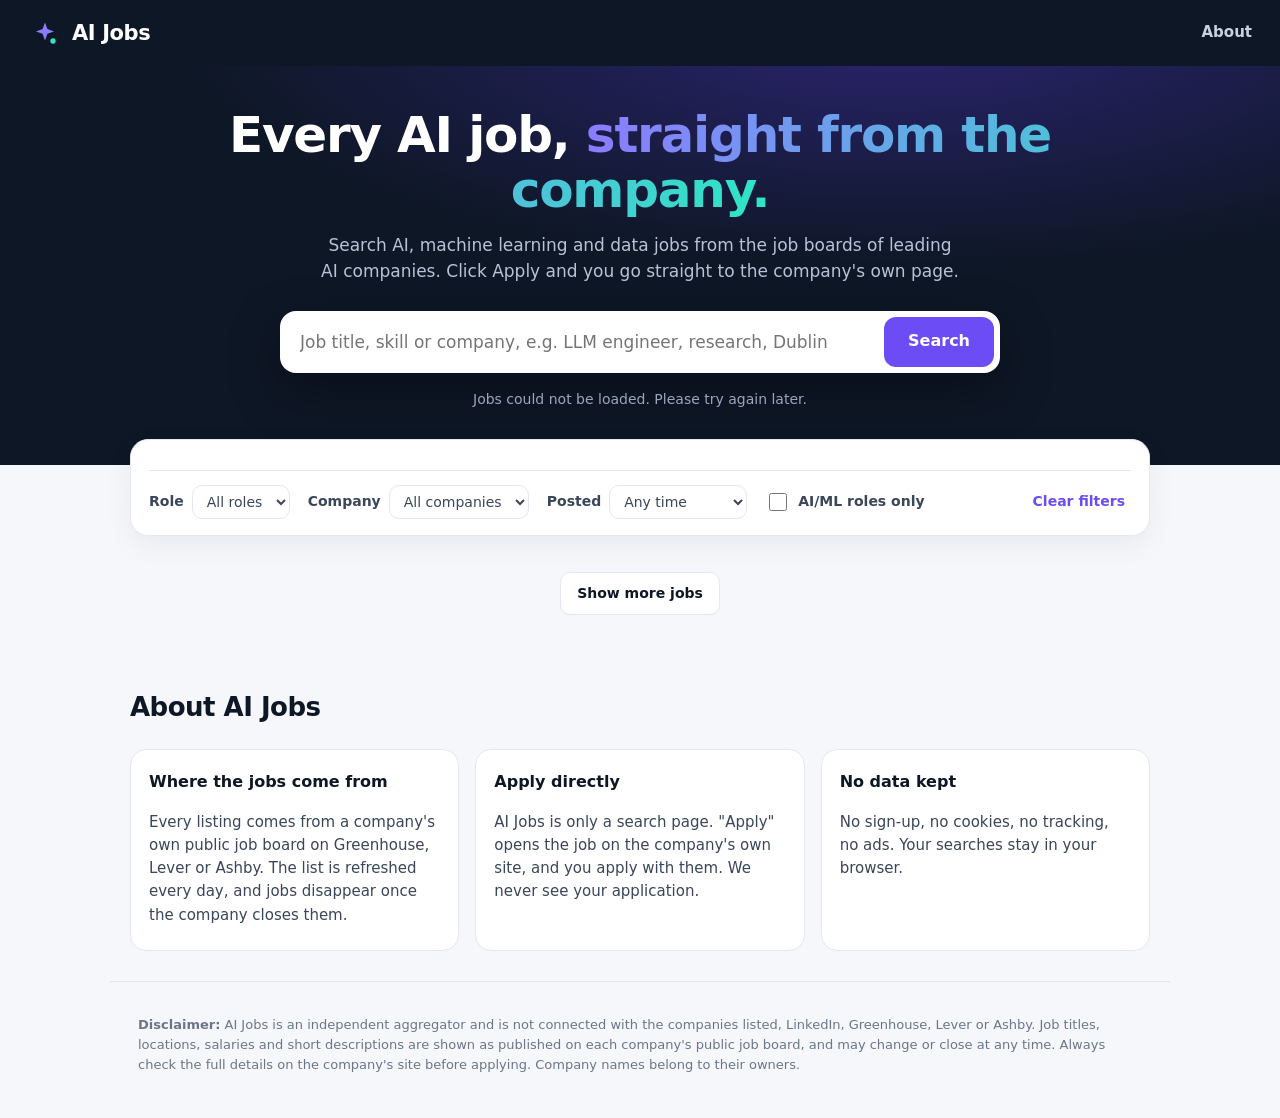
==== docs/index.html @ 07c6a4d6 "Add files via upload" ====
<!doctype html>
<html lang="en">
<head>
<meta charset="utf-8">
<meta name="viewport" content="width=device-width, initial-scale=1">
<title>AI Jobs: every AI job, straight from the company</title>
<meta name="description" content="Free search of AI, machine learning and data jobs from AI companies' own job boards. Apply directly on the company website. No sign-up, no tracking.">
<meta name="theme-color" content="#0E1726">
<link rel="icon" href="icon.svg" type="image/svg+xml">
<link rel="stylesheet" href="style.css">
</head>
<body>
<header class="top">
  <a class="logo" href="./"><img src="icon.svg" alt=""><span>AI&nbsp;Jobs</span></a>
  <a class="about-link" href="#about">About</a>
</header>

<section class="hero">
  <h1>Every AI job, <span>straight from the company.</span></h1>
  <p class="sub">Search AI, machine learning and data jobs from the job boards of leading AI companies. Click Apply and you go straight to the company's own page.</p>
  <form class="search" id="search" role="search">
    <input id="q" type="search" placeholder="Job title, skill or company, e.g. LLM engineer, research, Dublin" autocomplete="off" aria-label="Search jobs">
    <button type="submit">Search</button>
  </form>
  <p class="stats" id="stats">Loading jobs…</p>
</section>

<main>
  <div class="filters" id="filters">
    <div class="chips" id="regions" aria-label="Where"></div>
    <div class="row">
      <label>Role <select id="cat"><option value="">All roles</option></select></label>
      <label>Company <select id="co"><option value="">All companies</option></select></label>
      <label>Posted <select id="days"><option value="">Any time</option><option value="1">Last 24 hours</option><option value="7">Last 7 days</option><option value="30">Last 30 days</option></select></label>
      <label class="toggle"><input type="checkbox" id="ai"> AI/ML roles only</label>
      <button class="link" id="reset" type="button">Clear filters</button>
    </div>
  </div>
  <p class="count" id="count"></p>
  <div id="list" class="list"></div>
  <div class="more"><button id="more" class="btn ghost" hidden>Show more jobs</button></div>
</main>

<section class="about" id="about">
  <h2>About AI Jobs</h2>
  <div class="cols">
    <div><h3>Where the jobs come from</h3><p>Every listing comes from a company's own public job board on Greenhouse, Lever or Ashby. The list is refreshed every day, and jobs disappear once the company closes them.</p></div>
    <div><h3>Apply directly</h3><p>AI Jobs is only a search page. "Apply" opens the job on the company's own site, and you apply with them. We never see your application.</p></div>
    <div><h3>No data kept</h3><p>No sign-up, no cookies, no tracking, no ads. Your searches stay in your browser.</p></div>
  </div>
</section>

<footer class="foot">
  <p><b>Disclaimer:</b> AI Jobs is an independent aggregator and is not connected with the companies listed, LinkedIn, Greenhouse, Lever or Ashby.
  Job titles, locations, salaries and short descriptions are shown as published on each company's public job board, and may change or close at any time.
  Always check the full details on the company's site before applying. Company names belong to their owners.</p>
  <p id="sources"></p>
</footer>

<template id="card">
  <article class="job">
    <div class="job-main">
      <h3 class="title"></h3>
      <p class="meta"><b class="company"></b> <span class="where"></span></p>
      <p class="tags"></p>
      <p class="snip"></p>
    </div>
    <div class="job-side">
      <span class="when"></span>
      <a class="btn apply" target="_blank" rel="noopener nofollow"></a>
    </div>
  </article>
</template>
<script src="app.js"></script>
</body>
</html>
---- docs/style.css ----
:root {
  --ink: #0E1726; --ink2: #3A4659; --soft: #6B7689; --line: #E3E7EF; --bg: #F6F7FB; --card: #fff;
  --violet: #6C4CF5; --violet2: #8B7BFF; --teal: #12B89A; --amber: #B7791F;
  --font: "Inter", "Segoe UI", system-ui, -apple-system, Roboto, sans-serif;
}
* { box-sizing: border-box; }
html { scroll-behavior: smooth; }
body { margin: 0; font: 16px/1.55 var(--font); color: var(--ink); background: var(--bg); }
a { color: var(--violet); }
button, input, select { font: inherit; color: inherit; }

.top { display: flex; justify-content: space-between; align-items: center; padding: 16px 28px; background: var(--ink); }
.logo { display: flex; align-items: center; gap: 10px; color: #fff; text-decoration: none; font-weight: 800; font-size: 21px; letter-spacing: -.4px; }
.logo img { width: 34px; height: 34px; }
.about-link { color: #C9D1E0; text-decoration: none; font-weight: 600; font-size: 15px; }
.about-link:hover { color: #fff; }

.hero { background: radial-gradient(1200px 400px at 70% -10%, #2B2470 0%, var(--ink) 60%); color: #fff; padding: 42px 28px 54px; text-align: center; }
.hero h1 { font-size: clamp(30px, 5vw, 50px); line-height: 1.1; margin: 0 auto 14px; letter-spacing: -1.2px; max-width: 860px; }
.hero h1 span { background: linear-gradient(90deg, var(--violet2), #2EE6C5); -webkit-background-clip: text; background-clip: text; color: transparent; }
.sub { color: #B8C2D6; max-width: 640px; margin: 0 auto 26px; font-size: 17px; }
.search { display: flex; max-width: 720px; margin: 0 auto; background: #fff; border-radius: 16px; padding: 6px; box-shadow: 0 18px 50px rgba(0, 0, 0, .35); }
.search input { flex: 1; border: 0; padding: 12px 14px; font-size: 17px; outline: none; background: transparent; min-width: 0; }
.search button { border: 0; background: var(--violet); color: #fff; font-weight: 700; padding: 0 24px; border-radius: 12px; cursor: pointer; }
.search button:hover { background: #5A3BE6; }
.stats { color: #9AA6BD; margin: 16px 0 0; font-size: 14px; }
.stats b { color: #fff; }

main { max-width: 1060px; margin: -26px auto 0; padding: 0 20px 40px; position: relative; }
.filters { background: var(--card); border: 1px solid var(--line); border-radius: 18px; padding: 16px 18px; box-shadow: 0 8px 28px rgba(14, 23, 38, .06); }
.chips { display: flex; flex-wrap: wrap; gap: 8px; }
.chip { border: 1px solid var(--line); background: #fff; border-radius: 999px; padding: 6px 14px; font-size: 14px; font-weight: 600; color: var(--ink2); cursor: pointer; }
.chip:hover { border-color: var(--violet2); }
.chip.on { background: var(--ink); color: #fff; border-color: var(--ink); }
.chip small { color: var(--soft); font-weight: 500; margin-left: 4px; }
.chip.on small { color: #B8C2D6; }
.row { display: flex; flex-wrap: wrap; gap: 10px 18px; align-items: center; margin-top: 14px; padding-top: 14px; border-top: 1px solid var(--line); }
.row label { font-size: 14px; font-weight: 600; color: var(--ink2); display: flex; align-items: center; gap: 8px; }
.row select { border: 1px solid var(--line); border-radius: 10px; padding: 7px 10px; background: #fff; font-weight: 500; max-width: 210px; }
.toggle input { width: 18px; height: 18px; accent-color: var(--violet); }
.link { border: 0; background: none; color: var(--violet); font-weight: 600; cursor: pointer; font-size: 14px; margin-left: auto; }
.count { color: var(--soft); font-size: 14px; margin: 18px 4px 10px; }

.list { display: grid; gap: 12px; }
.job { display: flex; gap: 18px; background: var(--card); border: 1px solid var(--line); border-radius: 16px; padding: 18px 20px; transition: border-color .15s, box-shadow .15s; }
.job:hover { border-color: #C9C0FF; box-shadow: 0 8px 24px rgba(108, 76, 245, .08); }
.job-main { flex: 1; min-width: 0; }
.title { margin: 0 0 3px; font-size: 18px; line-height: 1.3; letter-spacing: -.2px; }
.meta { margin: 0 0 8px; color: var(--ink2); font-size: 15px; }
.meta .where { color: var(--soft); }
.meta .where::before { content: "·"; margin: 0 6px; }
.tags { display: flex; flex-wrap: wrap; gap: 6px; margin: 0 0 8px; }
.tag { font-size: 12.5px; font-weight: 700; border-radius: 6px; padding: 2px 8px; background: #EEF0F6; color: var(--ink2); }
.tag.ai { background: #EEEAFF; color: #4B32C9; }
.tag.remote { background: #DDF7F1; color: #0B7A65; }
.tag.pay { background: #FFF3DC; color: #8A5A10; }
.snip { margin: 0; color: var(--soft); font-size: 14.5px; }
.job-side { display: flex; flex-direction: column; align-items: flex-end; justify-content: space-between; gap: 10px; flex: none; }
.when { color: var(--soft); font-size: 13px; white-space: nowrap; }
.btn { display: inline-block; border: 0; border-radius: 10px; padding: 10px 16px; font-weight: 700; font-size: 14px; text-decoration: none; cursor: pointer; white-space: nowrap; }
.apply { background: var(--violet); color: #fff; }
.apply:hover { background: #5A3BE6; }
.ghost { background: #fff; color: var(--ink); border: 1px solid var(--line); }
.more { text-align: center; margin-top: 18px; }
.empty { text-align: center; color: var(--soft); background: #fff; border: 1px dashed var(--line); border-radius: 16px; padding: 40px 20px; }
mark { background: #FFF1A8; color: inherit; border-radius: 3px; }

.about { max-width: 1060px; margin: 0 auto; padding: 10px 20px 30px; }
.about h2 { font-size: 26px; letter-spacing: -.5px; }
.cols { display: grid; grid-template-columns: repeat(3, 1fr); gap: 16px; }
.cols > div { background: #fff; border: 1px solid var(--line); border-radius: 16px; padding: 4px 18px 8px; }
.cols h3 { font-size: 16px; }
.cols p { color: var(--ink2); font-size: 15px; }
.foot { border-top: 1px solid var(--line); color: var(--soft); font-size: 13px; padding: 20px 28px 30px; max-width: 1060px; margin: 0 auto; }

@media (max-width: 720px) {
  .top { padding: 14px 16px; }
  .hero { padding: 30px 16px 46px; }
  .search button { padding: 0 16px; }
  .job { flex-direction: column; gap: 10px; padding: 16px; }
  .job-side { flex-direction: row-reverse; align-items: center; }
  .cols { grid-template-columns: 1fr; }
  .link { margin-left: 0; }
  .row label { flex-wrap: wrap; }
}
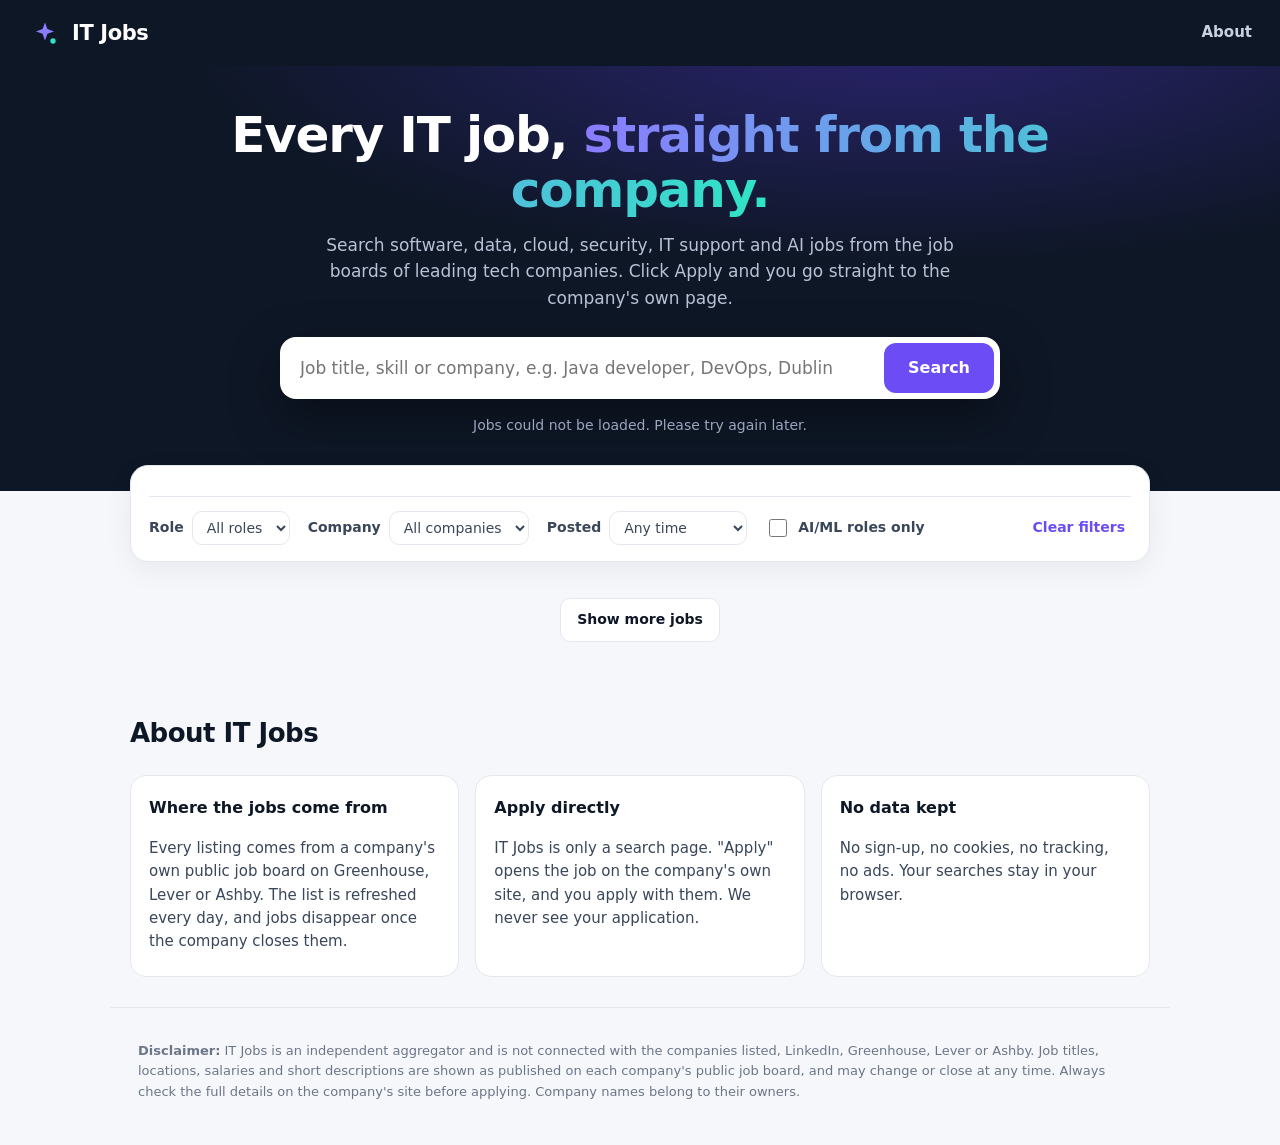
==== commit 593f04d7: "Add files via upload" ====
--- a/docs/index.html
+++ b/docs/index.html
@@ -3,23 +3,23 @@
 <head>
 <meta charset="utf-8">
 <meta name="viewport" content="width=device-width, initial-scale=1">
-<title>AI Jobs: every AI job, straight from the company</title>
-<meta name="description" content="Free search of AI, machine learning and data jobs from AI companies' own job boards. Apply directly on the company website. No sign-up, no tracking.">
+<title>IT Jobs: every tech job, straight from the company</title>
+<meta name="description" content="Free search of software, data, cloud, security, IT and AI jobs from tech companies' own job boards, in Ireland, India, the UK, Europe and beyond. Apply directly on the company website. No sign-up, no tracking.">
 <meta name="theme-color" content="#0E1726">
 <link rel="icon" href="icon.svg" type="image/svg+xml">
 <link rel="stylesheet" href="style.css">
 </head>
 <body>
 <header class="top">
-  <a class="logo" href="./"><img src="icon.svg" alt=""><span>AI&nbsp;Jobs</span></a>
+  <a class="logo" href="./"><img src="icon.svg" alt=""><span>IT&nbsp;Jobs</span></a>
   <a class="about-link" href="#about">About</a>
 </header>
 
 <section class="hero">
-  <h1>Every AI job, <span>straight from the company.</span></h1>
-  <p class="sub">Search AI, machine learning and data jobs from the job boards of leading AI companies. Click Apply and you go straight to the company's own page.</p>
+  <h1>Every IT job, <span>straight from the company.</span></h1>
+  <p class="sub">Search software, data, cloud, security, IT support and AI jobs from the job boards of leading tech companies. Click Apply and you go straight to the company's own page.</p>
   <form class="search" id="search" role="search">
-    <input id="q" type="search" placeholder="Job title, skill or company, e.g. LLM engineer, research, Dublin" autocomplete="off" aria-label="Search jobs">
+    <input id="q" type="search" placeholder="Job title, skill or company, e.g. Java developer, DevOps, Dublin" autocomplete="off" aria-label="Search jobs">
     <button type="submit">Search</button>
   </form>
   <p class="stats" id="stats">Loading jobs…</p>
@@ -42,16 +42,16 @@
 </main>
 
 <section class="about" id="about">
-  <h2>About AI Jobs</h2>
+  <h2>About IT Jobs</h2>
   <div class="cols">
     <div><h3>Where the jobs come from</h3><p>Every listing comes from a company's own public job board on Greenhouse, Lever or Ashby. The list is refreshed every day, and jobs disappear once the company closes them.</p></div>
-    <div><h3>Apply directly</h3><p>AI Jobs is only a search page. "Apply" opens the job on the company's own site, and you apply with them. We never see your application.</p></div>
+    <div><h3>Apply directly</h3><p>IT Jobs is only a search page. "Apply" opens the job on the company's own site, and you apply with them. We never see your application.</p></div>
     <div><h3>No data kept</h3><p>No sign-up, no cookies, no tracking, no ads. Your searches stay in your browser.</p></div>
   </div>
 </section>
 
 <footer class="foot">
-  <p><b>Disclaimer:</b> AI Jobs is an independent aggregator and is not connected with the companies listed, LinkedIn, Greenhouse, Lever or Ashby.
+  <p><b>Disclaimer:</b> IT Jobs is an independent aggregator and is not connected with the companies listed, LinkedIn, Greenhouse, Lever or Ashby.
   Job titles, locations, salaries and short descriptions are shown as published on each company's public job board, and may change or close at any time.
   Always check the full details on the company's site before applying. Company names belong to their owners.</p>
   <p id="sources"></p>
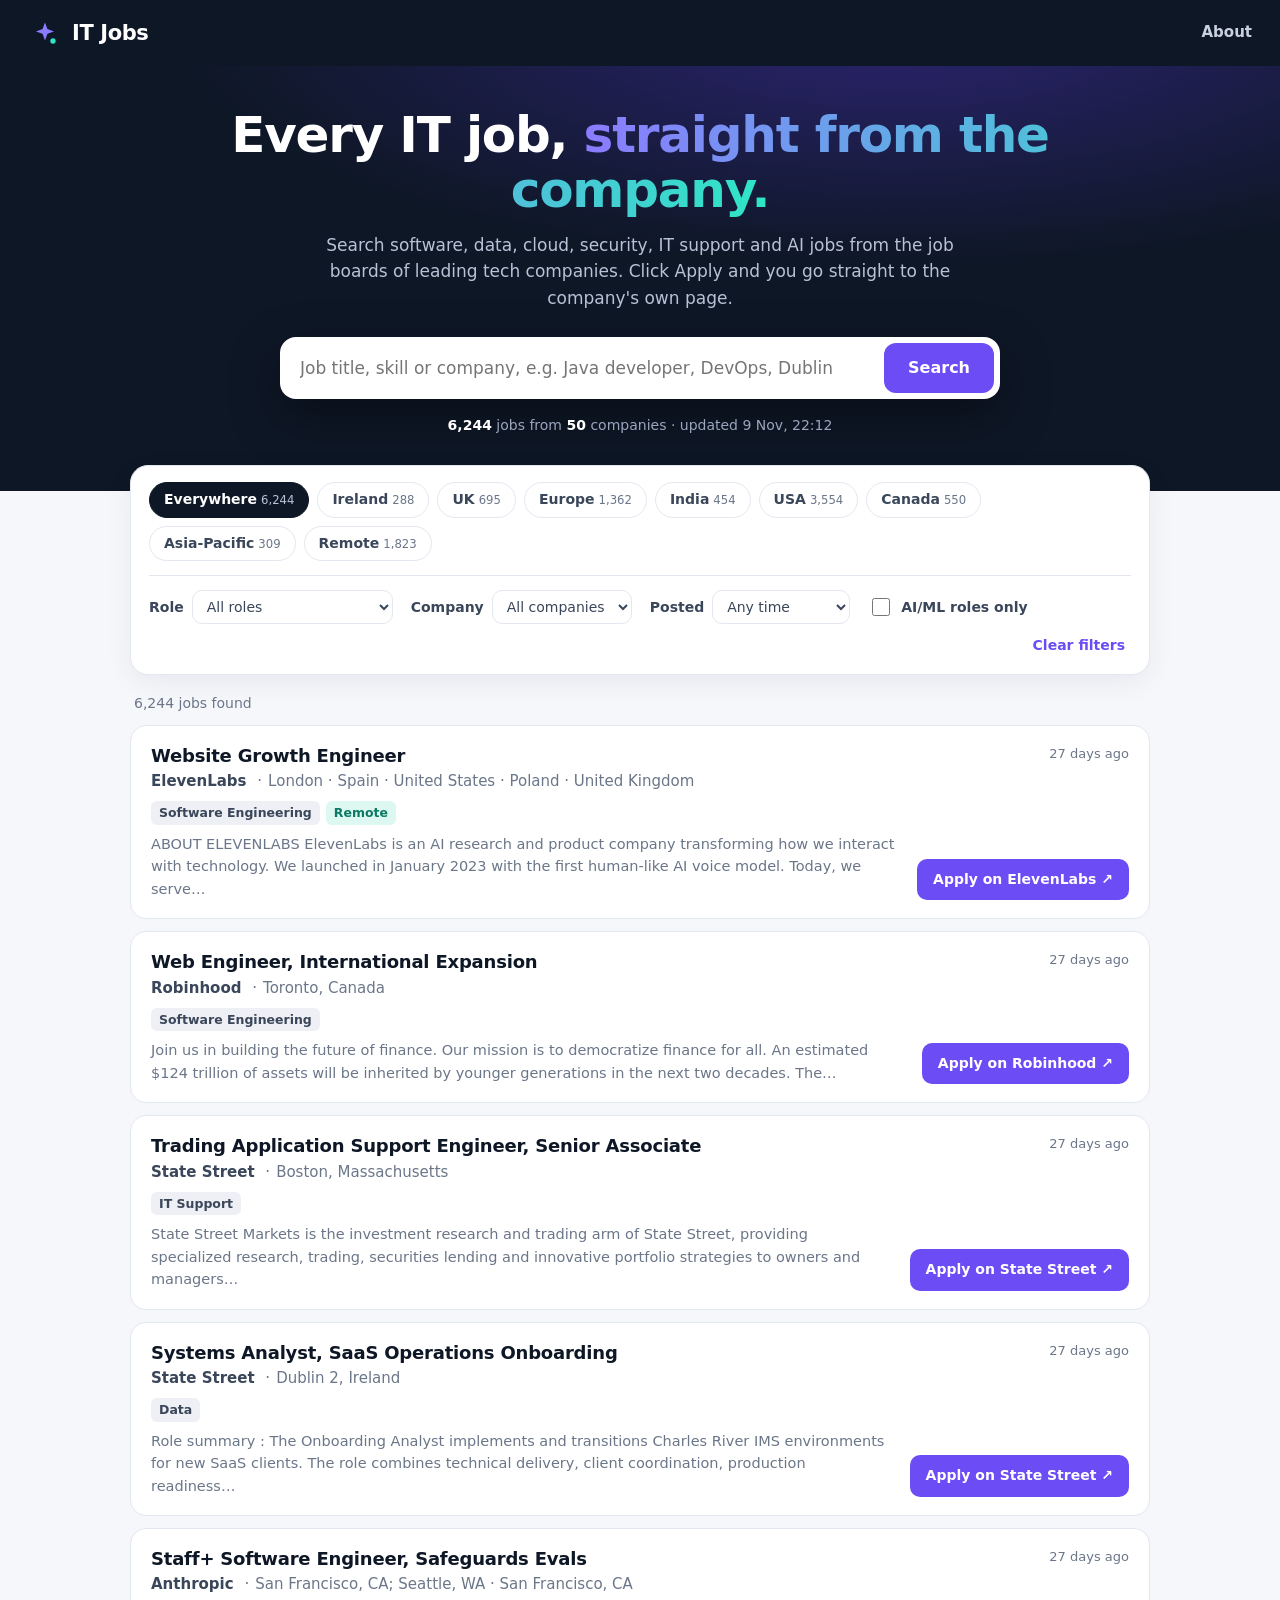
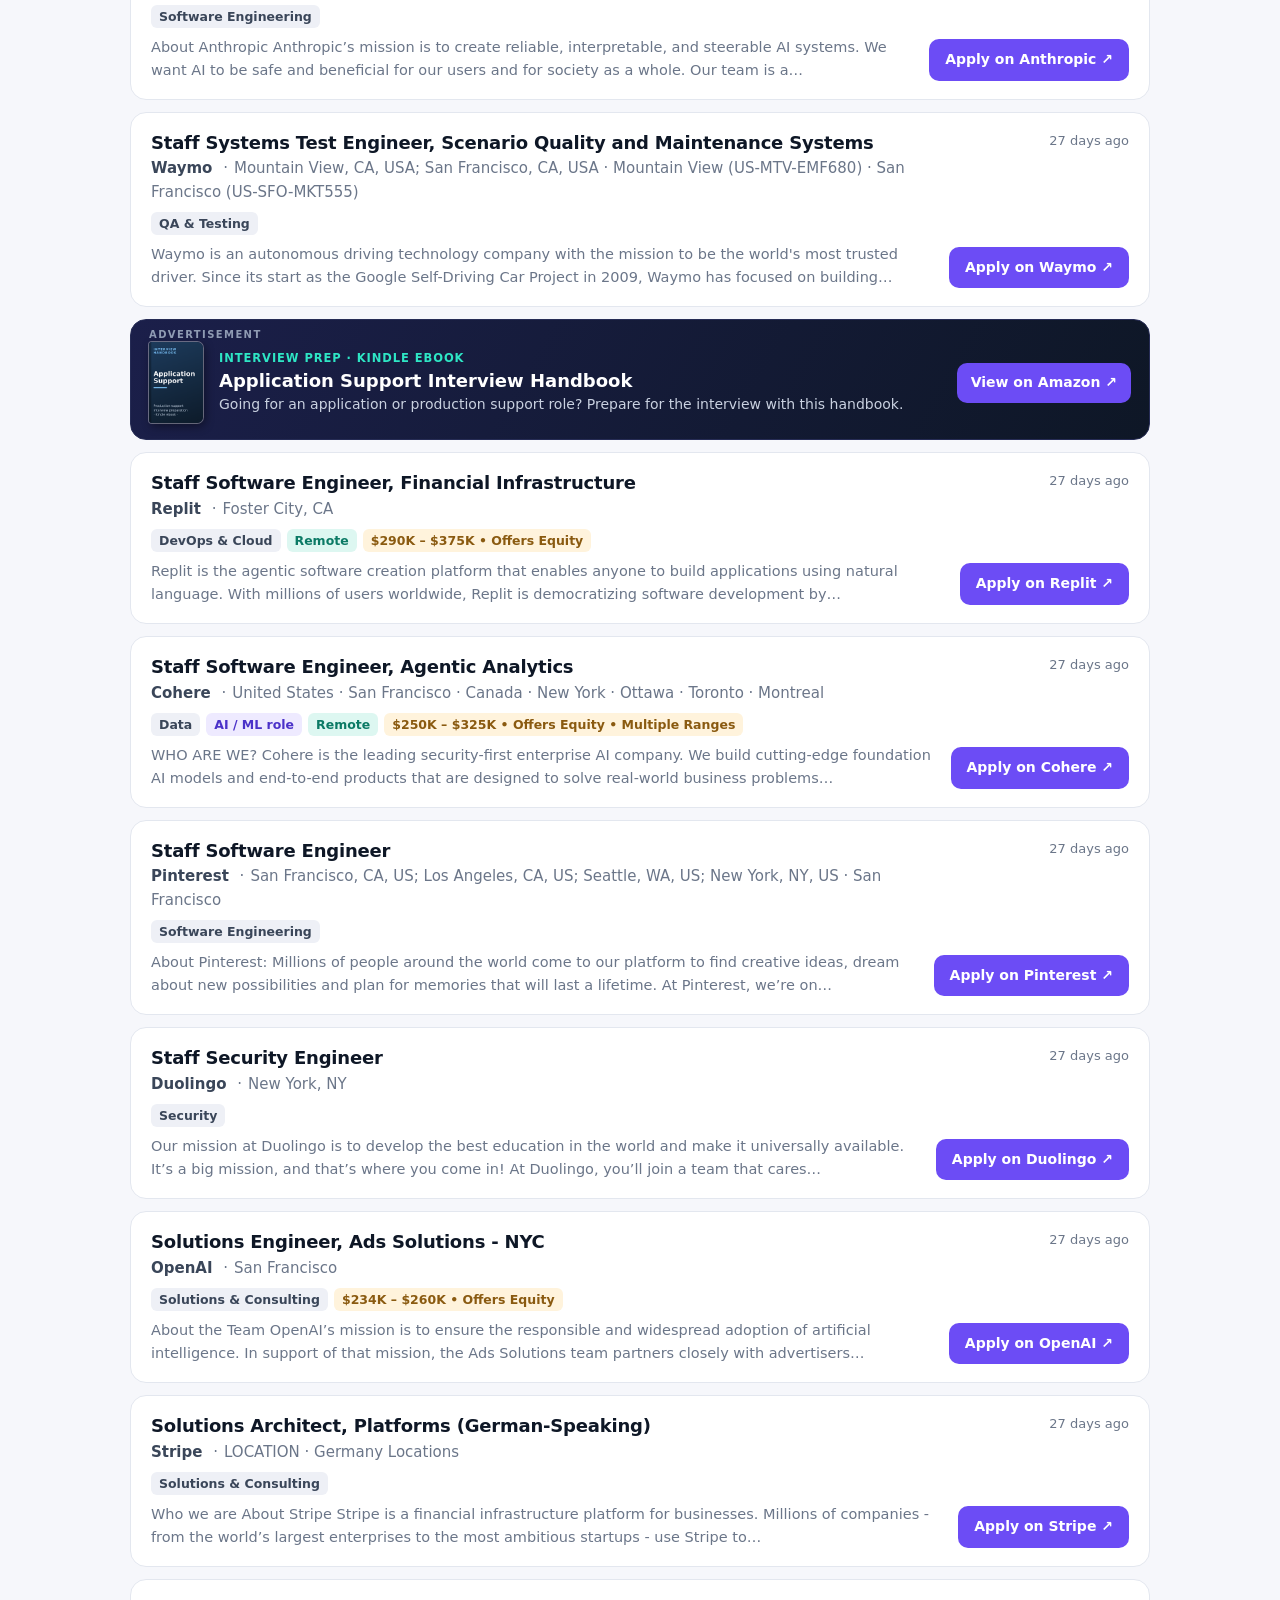
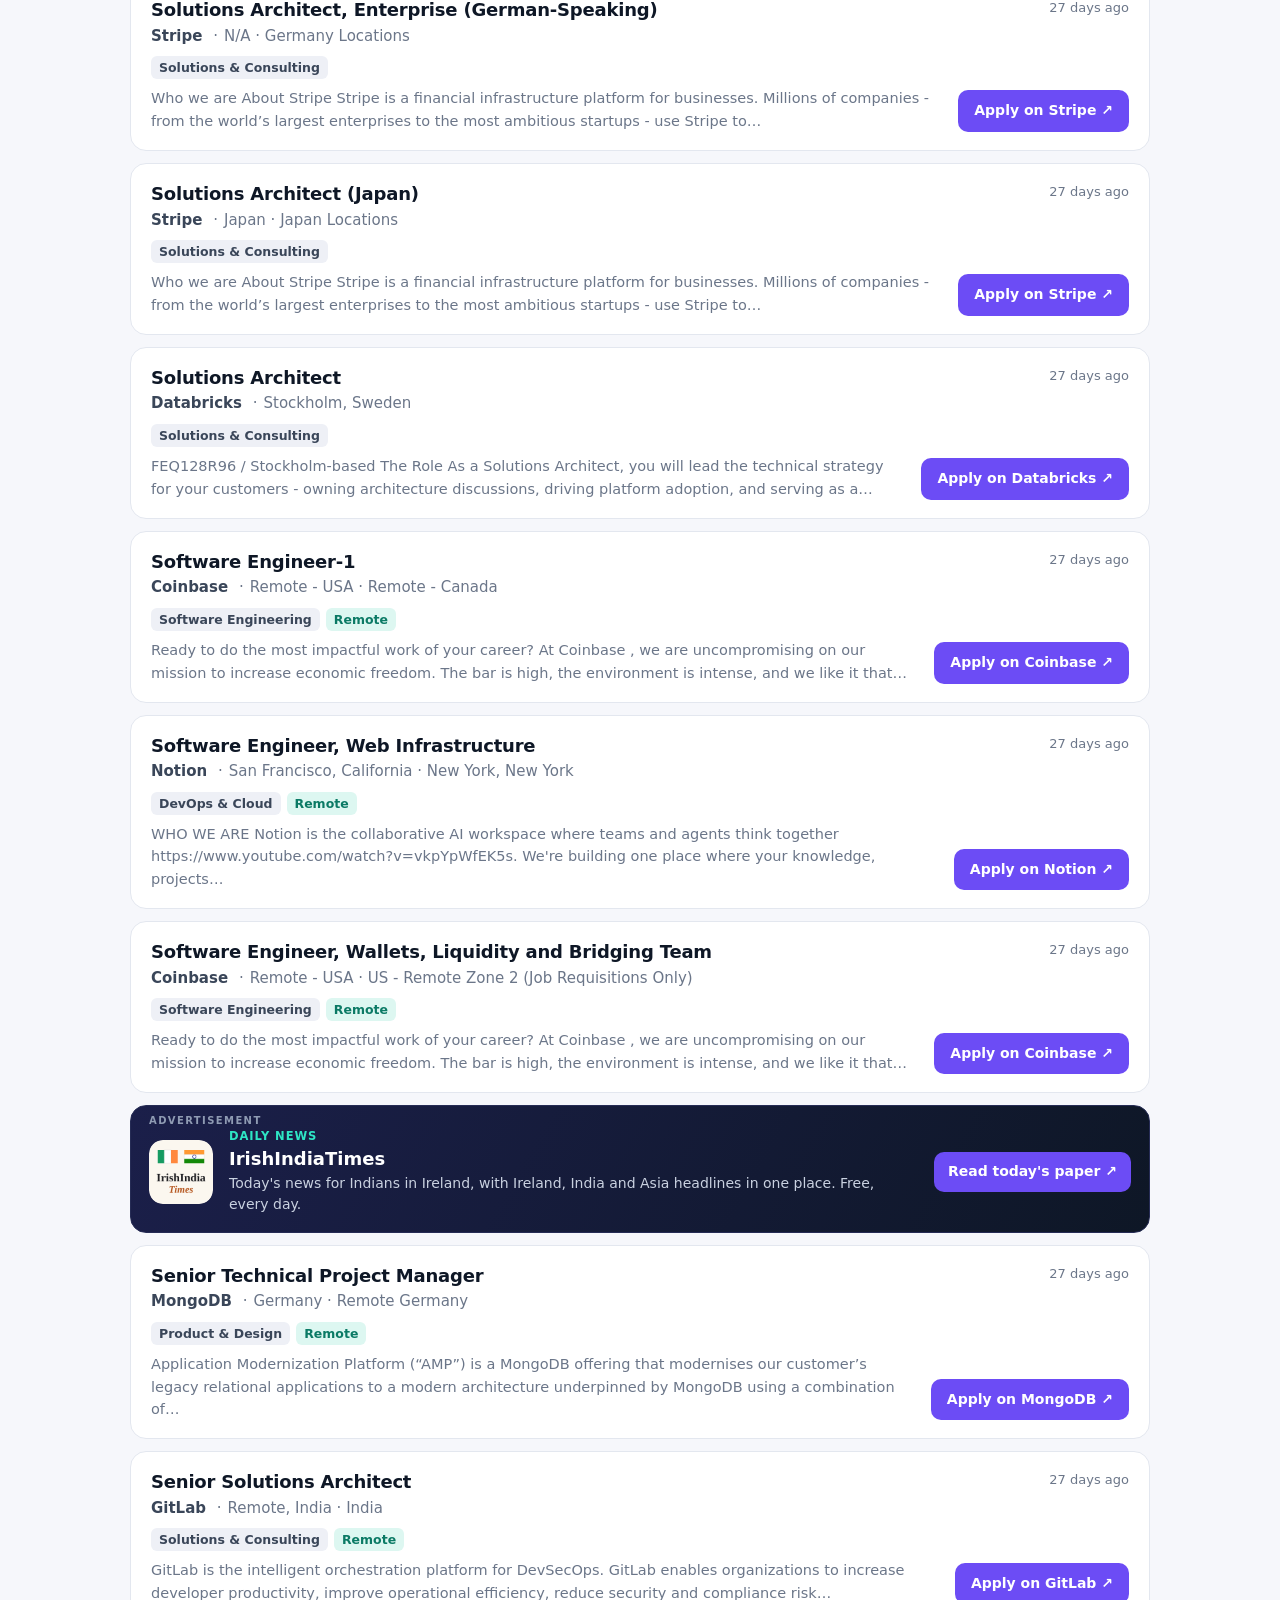
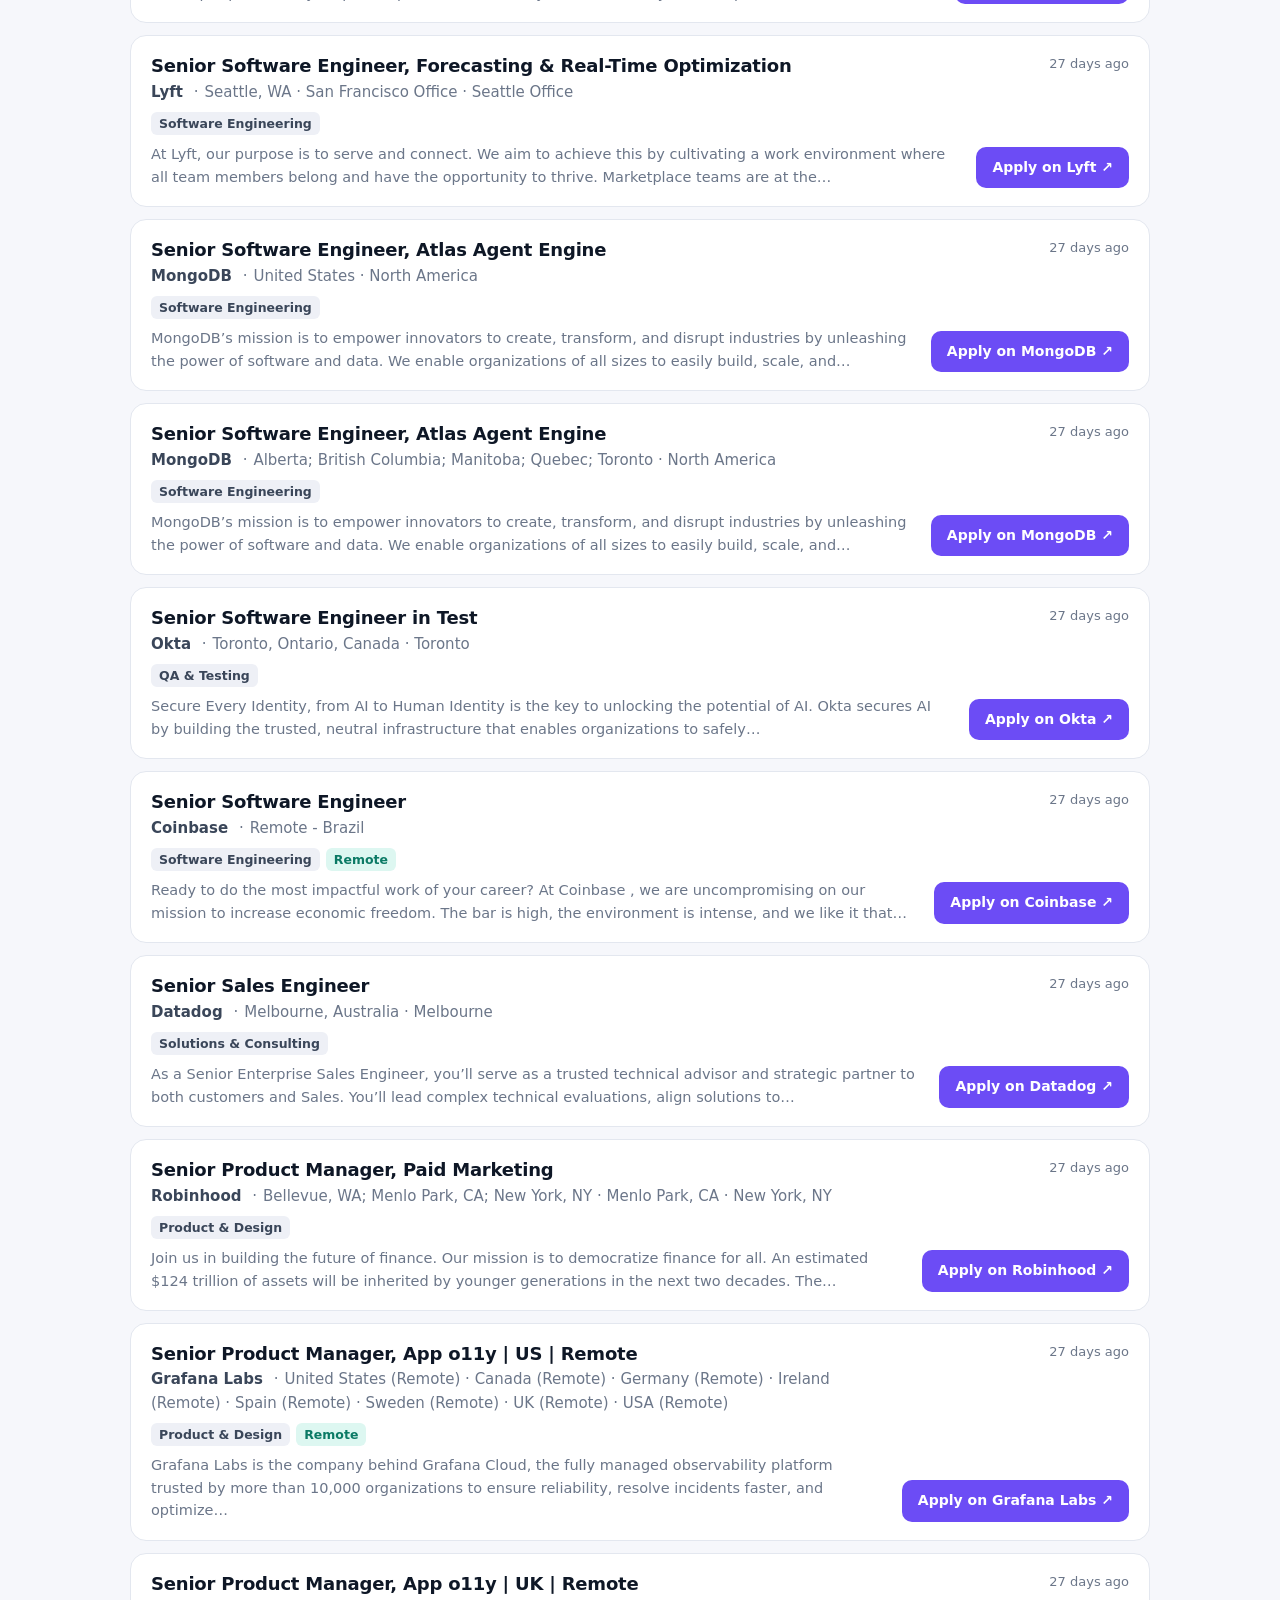
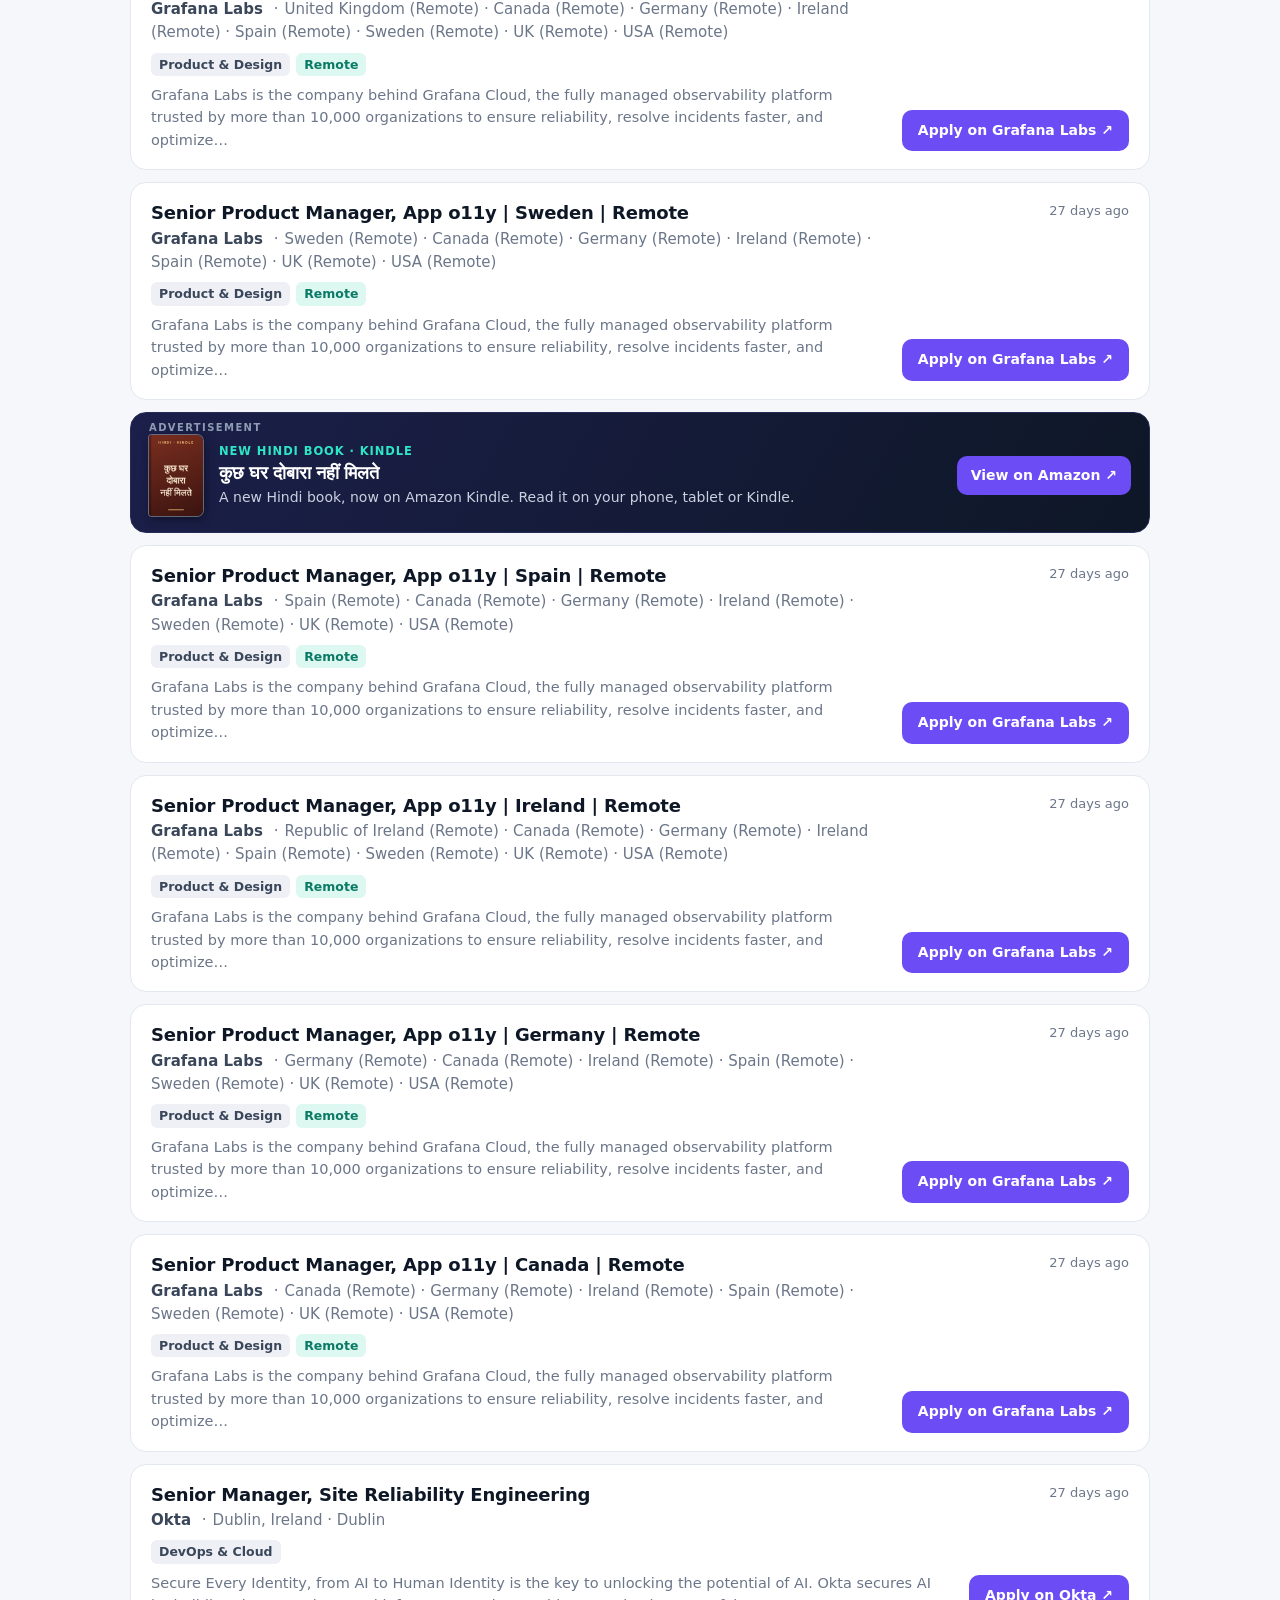
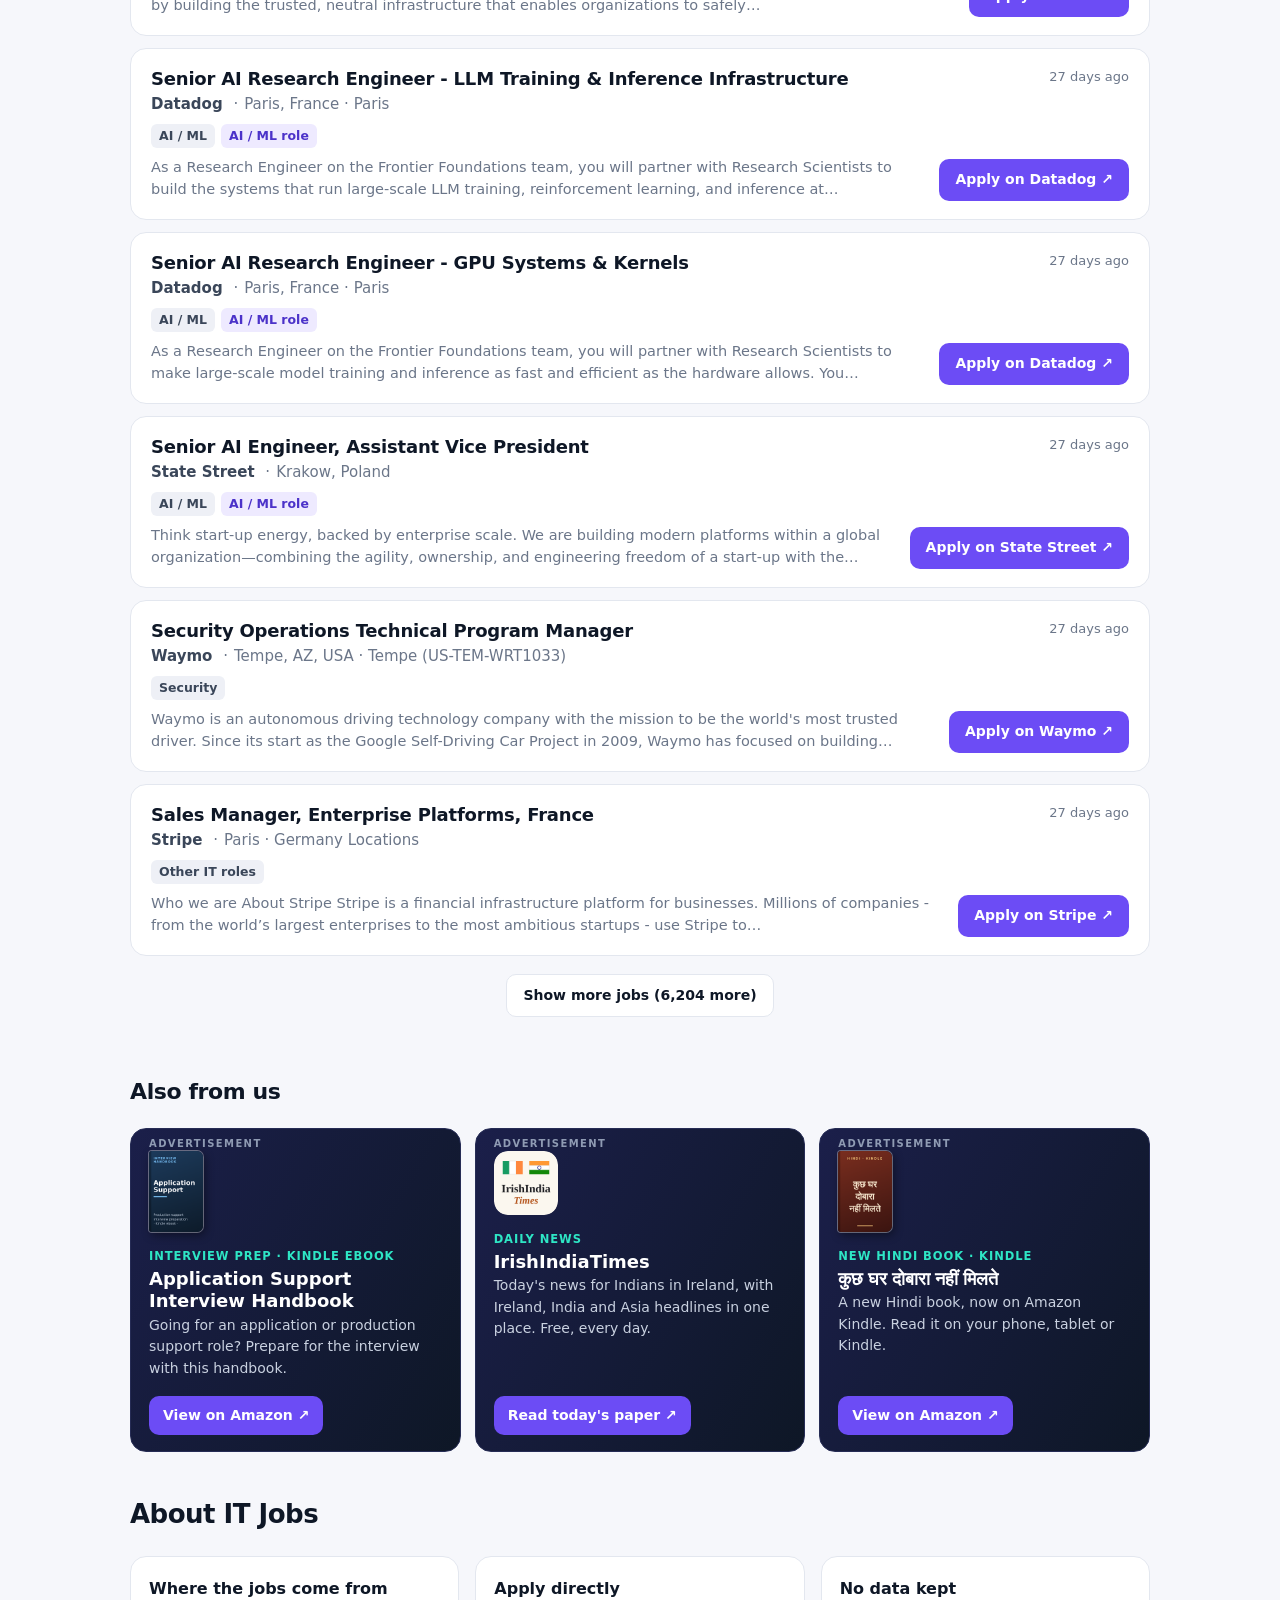
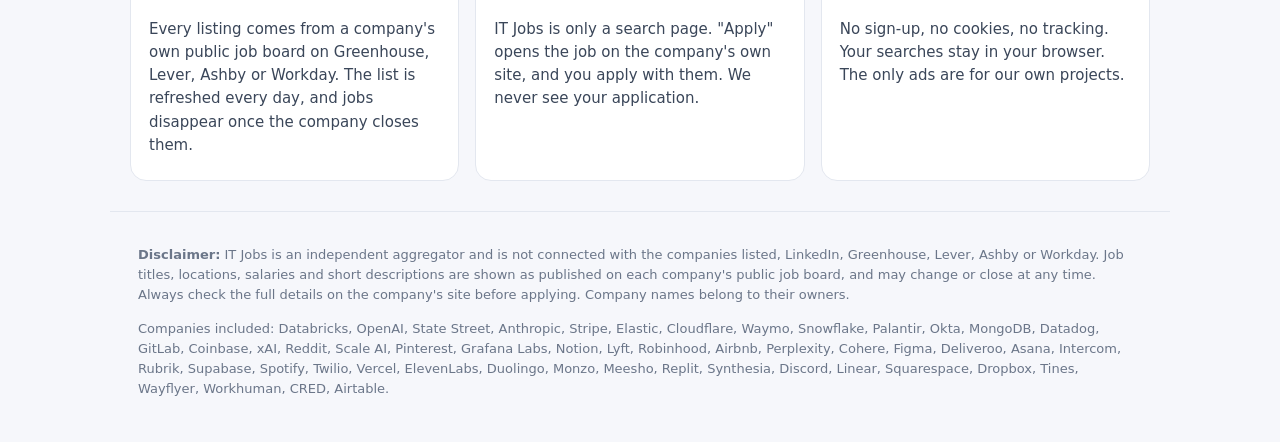
==== commit 4b2abb95: "Add files via upload" ====
--- a/docs/index.html
+++ b/docs/index.html
@@ -41,17 +41,22 @@
   <div class="more"><button id="more" class="btn ghost" hidden>Show more jobs</button></div>
 </main>
 
+<section class="promos" id="promos" hidden>
+  <h2>Also from us</h2>
+  <div class="promo-grid" id="promo-grid"></div>
+</section>
+
 <section class="about" id="about">
   <h2>About IT Jobs</h2>
   <div class="cols">
-    <div><h3>Where the jobs come from</h3><p>Every listing comes from a company's own public job board on Greenhouse, Lever or Ashby. The list is refreshed every day, and jobs disappear once the company closes them.</p></div>
+    <div><h3>Where the jobs come from</h3><p>Every listing comes from a company's own public job board on Greenhouse, Lever, Ashby or Workday. The list is refreshed every day, and jobs disappear once the company closes them.</p></div>
     <div><h3>Apply directly</h3><p>IT Jobs is only a search page. "Apply" opens the job on the company's own site, and you apply with them. We never see your application.</p></div>
-    <div><h3>No data kept</h3><p>No sign-up, no cookies, no tracking, no ads. Your searches stay in your browser.</p></div>
+    <div><h3>No data kept</h3><p>No sign-up, no cookies, no tracking. Your searches stay in your browser. The only ads are for our own projects.</p></div>
   </div>
 </section>
 
 <footer class="foot">
-  <p><b>Disclaimer:</b> IT Jobs is an independent aggregator and is not connected with the companies listed, LinkedIn, Greenhouse, Lever or Ashby.
+  <p><b>Disclaimer:</b> IT Jobs is an independent aggregator and is not connected with the companies listed, LinkedIn, Greenhouse, Lever, Ashby or Workday.
   Job titles, locations, salaries and short descriptions are shown as published on each company's public job board, and may change or close at any time.
   Always check the full details on the company's site before applying. Company names belong to their owners.</p>
   <p id="sources"></p>
--- a/docs/style.css
+++ b/docs/style.css
@@ -73,7 +73,28 @@
 .cols p { color: var(--ink2); font-size: 15px; }
 .foot { border-top: 1px solid var(--line); color: var(--soft); font-size: 13px; padding: 20px 28px 30px; max-width: 1060px; margin: 0 auto; }
 
+/* ads */
+.promo { position: relative; display: flex; align-items: center; gap: 16px; text-decoration: none; color: #fff; border-radius: 16px; padding: 22px 18px 16px;
+  background: linear-gradient(120deg, #1B1F4A, #0E1726); border: 1px solid #262C55; transition: transform .15s, box-shadow .15s; }
+.promo:hover { transform: translateY(-2px); box-shadow: 0 10px 26px rgba(14, 23, 38, .25); }
+.promo-label { position: absolute; top: 7px; left: 18px; font-size: 10px; font-weight: 700; letter-spacing: .14em; text-transform: uppercase; color: #8F9BB3; }
+.promo img { width: 64px; height: 64px; border-radius: 14px; flex: none; object-fit: cover; }
+.promo img.book { width: 54px; height: 81px; border-radius: 3px 6px 6px 3px; box-shadow: 0 0 0 1px rgba(255, 255, 255, .35), 2px 3px 10px rgba(0, 0, 0, .45); }
+.promo-text { flex: 1; min-width: 0; display: flex; flex-direction: column; gap: 2px; }
+.promo-kicker { font-size: 11.5px; font-weight: 800; letter-spacing: .08em; text-transform: uppercase; color: #2EE6C5; }
+.promo-text strong { font-size: 18px; line-height: 1.25; }
+.promo-text strong[lang="hi"] { font-family: "Nirmala UI", "Mangal", "Noto Sans Devanagari", sans-serif; }
+.promo-copy { font-size: 14px; color: #C9D1E0; }
+.promo-cta { flex: none; background: var(--violet); color: #fff; font-weight: 700; font-size: 14px; border-radius: 10px; padding: 9px 14px; white-space: nowrap; }
+.promos { max-width: 1060px; margin: 0 auto; padding: 0 20px 10px; }
+.promos h2 { font-size: 22px; letter-spacing: -.4px; }
+.promo-grid { display: grid; grid-template-columns: repeat(auto-fit, minmax(300px, 1fr)); gap: 14px; }
+.promo-grid .promo { flex-direction: column; align-items: flex-start; }
+.promo-grid .promo-cta { margin-top: auto; }
+
 @media (max-width: 720px) {
+  .promo { flex-wrap: wrap; }
+  .promo-cta { width: 100%; text-align: center; }
   .top { padding: 14px 16px; }
   .hero { padding: 30px 16px 46px; }
   .search button { padding: 0 16px; }
